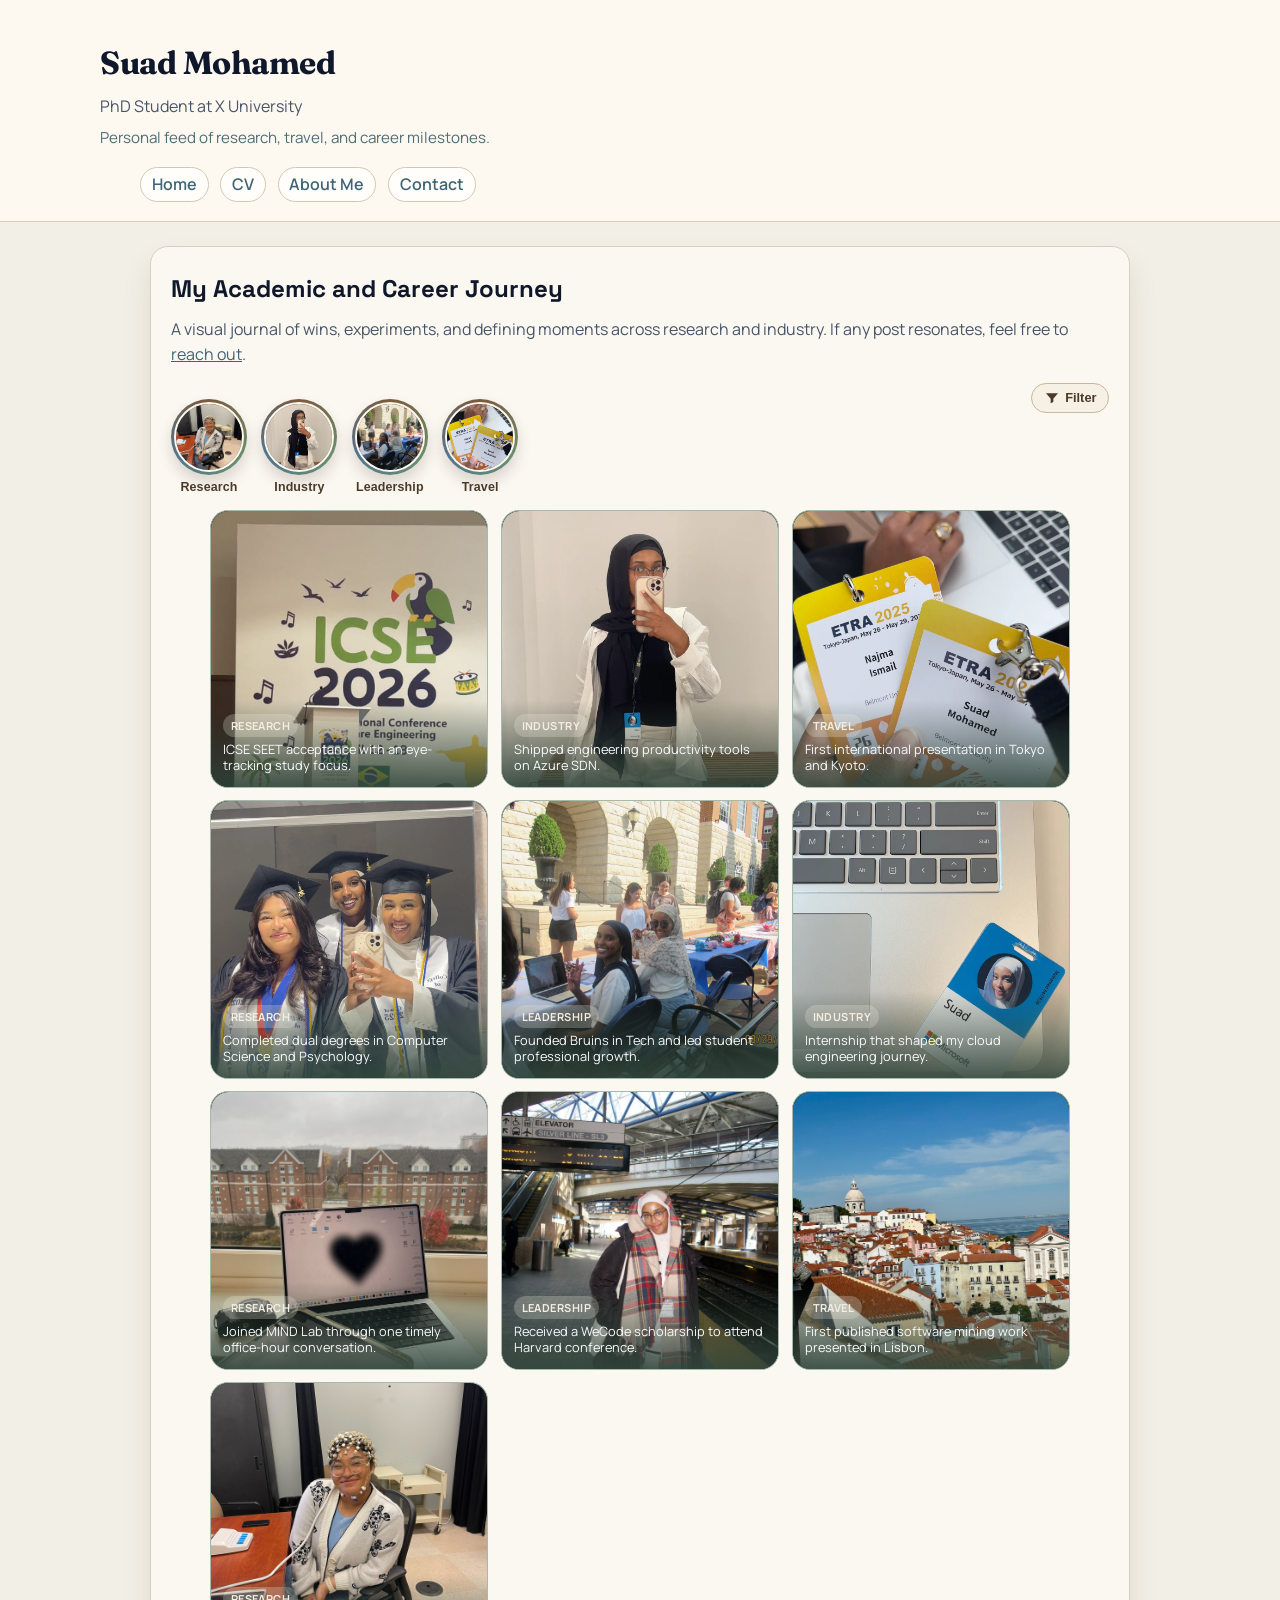
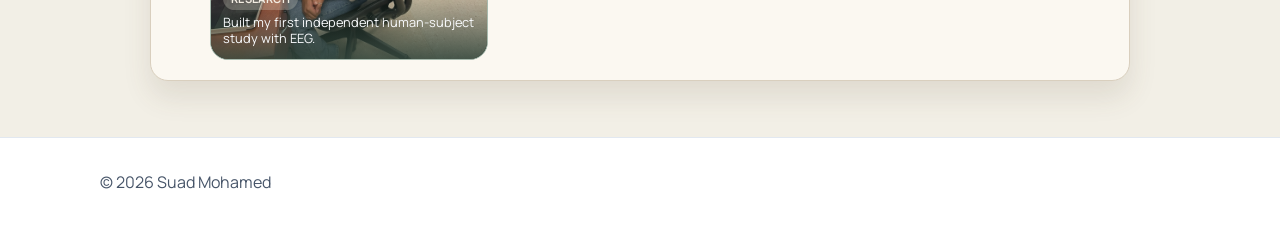
==== about.html @ ae7f822a "updating foundation for academic website" ====
<!doctype html>
<html lang="en">
  <head>
    <meta charset="UTF-8" />
    <meta name="viewport" content="width=device-width, initial-scale=1.0" />
    <meta name="description" content="About Suad Mohamed - personal interests and creative snapshot." />
    <title>About Me | Suad Mohamed</title>
    <link rel="preconnect" href="https://fonts.googleapis.com" />
    <link rel="preconnect" href="https://fonts.gstatic.com" crossorigin />
    <link
      href="https://fonts.googleapis.com/css2?family=Fraunces:opsz,wght@9..144,600;9..144,700&family=Manrope:wght@400;500;700&family=Space+Grotesk:wght@500;700&display=swap"
      rel="stylesheet"
    />
    <link rel="icon" type="image/png" href="photos/babypic.png" />
    <link rel="apple-touch-icon" href="photos/babypic.png" />
    <link rel="stylesheet" href="styles.css" />
  </head>
  <body class="about-page">
    <header class="site-header">
      <div class="container">
        <h1>Suad Mohamed</h1>
        <p class="subtitle">PhD Student at X University</p>
        <p class="home-note">Personal feed of research, travel, and career milestones.</p>
        <nav aria-label="Primary navigation">
          <ul class="nav-list">
            <li><a href="index.html">Home</a></li>
            <li><a href="cv.html">CV</a></li>
            <li><a href="#aboutFeed">About Me</a></li>
            <li class="nav-contact-item">
              <button
                type="button"
                class="nav-contact-toggle"
                id="aboutContactToggle"
                aria-expanded="false"
                aria-controls="aboutContactRow"
              >
                Contact
              </button>
              <div class="nav-contact-row" id="aboutContactRow" aria-label="Contact links">
                <a class="nav-contact-icon" href="mailto:suadmohamedh@gmail.com" aria-label="Email">
                  <svg viewBox="0 0 24 24" width="16" height="16" aria-hidden="true" focusable="false">
                    <path d="M3 6h18v12H3z" fill="none" stroke="currentColor" stroke-width="1.8" />
                    <path d="M3 7l9 7 9-7" fill="none" stroke="currentColor" stroke-width="1.8" />
                  </svg>
                </a>
                <a class="nav-contact-icon" href="https://www.linkedin.com/suad-hmohamed" aria-label="LinkedIn">
                  <svg viewBox="0 0 24 24" width="16" height="16" aria-hidden="true" focusable="false">
                    <path d="M5 9h3v10H5zM6.5 5.5A1.5 1.5 0 116.5 8a1.5 1.5 0 010-3zM10 9h3v1.6c.7-1.2 2-1.9 3.3-1.8 2.3 0 4 1.5 4 4.5V19h-3v-5.1c0-1.4-.5-2.3-1.8-2.3s-2 .8-2 2.3V19h-3z" fill="currentColor" />
                  </svg>
                </a>
                <a class="nav-contact-icon" href="https://github.com/sussanmo" aria-label="GitHub">
                  <svg viewBox="0 0 24 24" width="16" height="16" aria-hidden="true" focusable="false">
                    <path d="M12 2C6.5 2 2 6.6 2 12.3c0 4.5 2.8 8.3 6.7 9.6.5.1.7-.2.7-.5v-2c-2.7.6-3.2-1.2-3.2-1.2-.4-1.2-1-1.5-1-1.5-.9-.6 0-.6 0-.6 1 .1 1.6 1.1 1.6 1.1.9 1.6 2.3 1.1 2.8.9.1-.7.4-1.1.7-1.3-2.1-.2-4.3-1.1-4.3-4.8 0-1 .3-1.8.8-2.5 0-.2-.3-1.2.1-2.5 0 0 .8-.3 2.6 1a8.8 8.8 0 014.8 0c1.8-1.3 2.6-1 2.6-1 .4 1.3.1 2.3.1 2.5.5.7.8 1.5.8 2.5 0 3.7-2.2 4.6-4.3 4.8.4.3.7 1 .7 2v2.9c0 .3.2.6.7.5 3.9-1.3 6.7-5.1 6.7-9.6C22 6.6 17.5 2 12 2z" fill="currentColor" />
                  </svg>
                </a>
              </div>
            </li>
          </ul>
        </nav>
      </div>
    </header>

    <main class="container">
      <section class="card about-feed-card" id="aboutFeed">
        <div class="about-intro-copy">
          <h2>My Academic and Career Journey</h2>
          <p class="news-intro">
            A visual journal of wins, experiments, and defining moments across research and industry.
            If any post resonates, feel free to <a href="mailto:suadmohamedh@gmail.com">reach out</a>.
          </p>
        </div>

        <div class="about-story-toolbar">
          <div class="story-strip" role="group" aria-label="Story highlights slideshow">
            <button class="story-highlight" type="button" data-story="research" aria-label="Open Research story slideshow">
              <span class="story-ring"><img src="photos/eeg_kim.jpeg" alt="Research highlight" class="story-thumb" /></span>
              <span class="story-label">Research</span>
            </button>
            <button class="story-highlight" type="button" data-story="industry" aria-label="Open Industry story slideshow">
              <span class="story-ring"><img src="photos/microsoft.png" alt="Industry highlight" class="story-thumb" /></span>
              <span class="story-label">Industry</span>
            </button>
            <button class="story-highlight" type="button" data-story="leadership" aria-label="Open Leadership story slideshow">
              <span class="story-ring"><img src="photos/bit_clubfair.jpeg" alt="Leadership highlight" class="story-thumb" /></span>
              <span class="story-label">Leadership</span>
            </button>
            <button class="story-highlight" type="button" data-story="travel" aria-label="Open Travel story slideshow">
              <span class="story-ring"><img src="photos/japanconf.png" alt="Travel highlight" class="story-thumb" /></span>
              <span class="story-label">Travel</span>
            </button>
          </div>

          <div class="about-filter-menu-wrap">
            <button
              class="about-filter-menu-button"
              id="aboutFilterMenuButton"
              type="button"
              aria-expanded="false"
              aria-controls="aboutFilterMenu"
              aria-label="Open feed filters"
            >
              <span class="about-filter-icon" aria-hidden="true">
                <svg viewBox="0 0 24 24" width="16" height="16" focusable="false">
                  <path d="M3 5h18l-7 8v5l-4 2v-7L3 5z" fill="currentColor"></path>
                </svg>
              </span>
              <span>Filter</span>
            </button>
            <div class="about-filter-menu" id="aboutFilterMenu" role="group" aria-label="Filter post feed">
              <button class="about-feed-filter is-active" type="button" data-filter="all">All</button>
              <button class="about-feed-filter" type="button" data-filter="research">Research</button>
              <button class="about-feed-filter" type="button" data-filter="industry">Industry</button>
              <button class="about-feed-filter" type="button" data-filter="leadership">Leadership</button>
              <button class="about-feed-filter" type="button" data-filter="travel">Travel</button>
            </div>
          </div>
        </div>

        <div class="pin-board" aria-label="My Academic Journey">

          <button class="pin-card pin-trigger" type="button"
            data-category="research"
            data-title="ICSE SEET · Presented Eye-Tracking Research in AI-Assisted Programming"
            data-image="photos/icse_stand.png"
            data-images="photos/icse_stand.png|photos/jesus_rio.jpeg|photos/icse_mountain.jpeg|photos/rio_beach.jpeg|photos/rio_mountains.jpeg|photos/rio_street.jpeg"
            data-description="Presented work at ICSE SEET on assessing the impact of Generative AI Use on Code Summarization through a visual-attention analysis. This was the first research project I helped spearhead as PI with a group of my friends. 
                              What started as an independent project became an in-depth cross-departmental collaboration with both psychology and computer science faculty.">
            <img src="photos/icse_stand.png" alt="Presented ICSE SEET research in Rio" class="pin-image" />
            <div class="pin-caption">
              <span class="pin-caption-tag">Research</span>
              <p>ICSE SEET acceptance with an eye-tracking study focus.</p>
            </div>
          </button>

          <button class="pin-card pin-trigger" type="button"
            data-category="industry"
            data-title="Aug 2025 · Full-Time Software Engineer at Microsoft"
            data-image="photos/microsoft.png"
            data-description="Started full-time on Azure SDN! My work mostly consisted of developing features for an internal web app with networking tools to improve productivity and troubleshooting for cloud engineers on DRI. 
                            I learned so much during my time here and had such incredible mentors and teammates. I’m so grateful for the opportunity to work with such talented people and to have been able to contribute to a product that supports so many engineers across Microsoft.">
            <img src="photos/microsoft.png" alt="Started full-time at Microsoft" class="pin-image" />
            <div class="pin-caption">
              <span class="pin-caption-tag">Industry</span>
              <p>Shipped engineering productivity tools on Azure SDN.</p>
            </div>
          </button>

          <button class="pin-card pin-trigger" type="button"
            data-category="travel research"
            data-title="May 2025 · ETRA EMIP Workshop Presentation"
            data-image="photos/japanconf.png"
            data-images="photos/japanconf.png|photos/japancof.jpeg"
            data-description="Presented at my first international conference! I got to visit Tokyo and Kyoto for the first time and presented a design paper at the ETRA workshop on eye tracking in programming. Praying I can read kanji by the next time I visit!">
            <img src="photos/japanconf.png" alt="ETRA Japan workshop presentation" class="pin-image" />
            <div class="pin-caption">
              <span class="pin-caption-tag">Travel</span>
              <p>First international presentation in Tokyo and Kyoto.</p>
            </div>
          </button>

          <button class="pin-card pin-trigger" type="button"
            data-category="research"
            data-title="May 2025 · Dual Degree Graduation"
            data-image="photos/grad.png"
            data-description="Graduated with B.S. in Computer Science and B.S. in Psychology. Shoutout to the people who let me complain every step of the way!">
            <img src="photos/grad.png" alt="Graduation milestone" class="pin-image" />
            <div class="pin-caption">
              <span class="pin-caption-tag">Research</span>
              <p>Completed dual degrees in Computer Science and Psychology.</p>
            </div>
          </button>

          <button class="pin-card pin-trigger" type="button"
            data-category="leadership"
            data-title="Aug 2024 · Bruins in Tech + Student Leadership"
            data-image="photos/bit_clubfair.jpeg"
            data-description="Founded Bruins in Tech at my university and began serving as Chair of the Research & Professional Development Student Advisory Board for CS/Math/Data Science.">
            <img src="photos/bit_clubfair.jpeg" alt="Bruins in Tech club fair" class="pin-image" />
            <div class="pin-caption">
              <span class="pin-caption-tag">Leadership</span>
              <p>Founded Bruins in Tech and led student professional growth.</p>
            </div>
          </button>

          <button class="pin-card pin-trigger" type="button"
            data-category="industry"
            data-title="May–Aug 2024 · Microsoft Internship"
            data-image="photos/intern.png"
            data-description="After 75 applications, 1 offer, and 2 online assessments, I began Software Engineering internship on Azure Container Registry team under the mentored of Isaac Lee Senior SWE. Note to self: we often see the end result of linkedin posts and job titles but not the process and people behind it.">
            <img src="photos/intern.png" alt="Microsoft internship" class="pin-image" />
            <div class="pin-caption">
              <span class="pin-caption-tag">Industry</span>
              <p>Internship that shaped my cloud engineering journey.</p>
            </div>
          </button>

          <button class="pin-card pin-trigger" type="button"
            data-category="research"
            data-title="Feb 2024-May 2026 · Joined Vanderbilt MIND Lab, mentored by Zach Karas"
            data-image="photos/vandylab.jpeg"
            data-description="One of my professors knew I was interested in research had a former student visiting him (who was now a PhD student at Vanderbilt) and he offered to intrude on their meeting so I can get some insight into his PhD journey. During that conversation, he mentioned a friend doing work I might be interested in and connected me to Dr. Yu Huang's student and the MIND Lab. It was a spontaneous, coincidental opportunity that came from asking a few questions in office hours. Note to self: keep asking questions because you never know what door will open.">
            <img src="photos/vandylab.jpeg" alt="Joined Vanderbilt MIND Lab" class="pin-image" />
            <div class="pin-caption">
              <span class="pin-caption-tag">Research</span>
              <p>Joined MIND Lab through one timely office-hour conversation.</p>
            </div>
          </button>

          <button class="pin-card pin-trigger" type="button"
            data-category="leadership"
            data-title="Feb 2024 · Harvard WeCode Scholar"
            data-image="photos/hawavrdwecodeconf.jpeg"
            data-description="Attended Harvard UniversityWeCode Conference  and received a scholarship in February 2024.">
            <img src="photos/hawavrdwecodeconf.jpeg" alt="Harvard WeCode scholarship" class="pin-image" />
            <div class="pin-caption">
              <span class="pin-caption-tag">Leadership</span>
              <p>Received a WeCode scholarship to attend Harvard conference.</p>
            </div>
          </button>

          <button class="pin-card pin-trigger" type="button"
            data-category="travel research"
            data-title="Jan 2024 · Accepted at MSR (Lisbon, Portugal)"
            data-image="photos/lisbon_parvin.jpeg"
            data-description="I started this project after a professor emailed me saying it sounded like something I’d be into. A friend and I did a small analysis of developer screenshots from ChatGPT conversations. It was my first intro to mining software engineering research and really shaped my interest in developers, their productivity, and how to support their learning. My co-author, Abdullah Parvin, presented this work in Lisbon, Portugal.">
            <img src="photos/lisbon_parvin.jpeg" alt="Accepted at MSR Lisbon" class="pin-image" />
            <div class="pin-caption">
              <span class="pin-caption-tag">Travel</span>
              <p>First published software mining work presented in Lisbon.</p>
            </div>
          </button>

          <button class="pin-card pin-trigger" type="button"
            data-category="research"
            data-title="Early 2024 · First Independent Undergraduate Study: EEG Comparison on Lexical Processing in Programming vs. Non-Programming Students"
            data-image="photos/eeg_kim.jpeg"
            data-description="During my junior spring, I conducted an independent research study using EEG under Dr. Michael Oliver. This was the first human study I conducted from start to finish independently and presented at the university's research symposium. It was quite the learning opportunity and I ended up having to scratch all the EEG data because I didn't place it on participants heads correctly...">
            <img src="photos/eeg_kim.jpeg" alt="First independent EEG study" class="pin-image" />
            <div class="pin-caption">
              <span class="pin-caption-tag">Research</span>
              <p>Built my first independent human-subject study with EEG.</p>
            </div>
          </button>
        </div>
      </section>
    </main>

    <div class="pin-modal" id="pinModal" aria-hidden="true" role="dialog" aria-label="Expanded research pin">
      <div class="pin-modal-content">
        <button class="pin-modal-close" id="pinModalClose" type="button" aria-label="Close expanded pin">×</button>
        <div class="pin-modal-media">
          <img id="pinModalImage" src="photos/headshot_id.jpeg" alt="Expanded pin" class="pin-modal-image" />
          <button type="button" class="pin-modal-step pin-modal-step-overlay pin-modal-step-prev" id="pinModalPrev" aria-label="Previous story">‹</button>
          <button type="button" class="pin-modal-step pin-modal-step-overlay pin-modal-step-next" id="pinModalNext" aria-label="Next story">›</button>
        </div>
        <p class="pin-modal-meta" id="pinModalMeta" aria-live="polite"></p>
        <h3 id="pinModalTitle">Pin title</h3>
        <p id="pinModalDescription">Pin description goes here.</p>
      </div>
    </div>

    <footer class="site-footer">
      <div class="container">
        <p>© <span id="year">2026</span> Suad Mohamed</p>
      </div>
    </footer>
    <script src="about.js"></script>
  </body>
</html>
---- styles.css ----
:root {
  --bg: #f8fafc;
  --text: #0f172a;
  --muted: #475569;
  --card: #ffffff;
  --border: #e2e8f0;
  --link: #1d4ed8;
  --pin-card-width: 230px;
  --pin-row-unit: 10px;
}

* {
  box-sizing: border-box;
}

body {
  margin: 0;
  font-family: Arial, Helvetica, sans-serif;
  background: var(--bg);
  color: var(--text);
  line-height: 1.6;
}

.home-page .corner-greeter {
  position: fixed;
  top: 0;
  right: 0;
  display: grid;
  justify-items: center;
  gap: 0;
  z-index: 30;
  pointer-events: none;
  animation: corner-slide-in 950ms cubic-bezier(0.19, 1.2, 0.36, 1);
  transition: opacity 180ms ease, transform 220ms ease;
}

.home-page .corner-greeter.is-hidden {
  opacity: 0;
  transform: translateY(-10px);
}

.home-page .corner-greeter-mascot {
  width: 56px;
  height: 56px;
  display: block;
  object-fit: contain;
}

@keyframes corner-slide-in {
  0% {
    transform: translateX(88px) rotate(4deg);
    opacity: 0;
  }
  70% {
    transform: translateX(-6px) rotate(-2deg);
    opacity: 1;
  }
  100% {
    transform: translateX(0) rotate(0deg);
    opacity: 1;
  }
}

.home-page {
  --bg: #f3efe5;
  --text: #2f2923;
  --muted: #655f57;
  --card: #fffbf4;
  --border: #d8cbb7;
  --link: #3e6576;
  font-family: 'Manrope', sans-serif;
  background:
    radial-gradient(circle at 10% 8%, rgba(156, 129, 96, 0.16), rgba(156, 129, 96, 0)),
    radial-gradient(circle at 88% 16%, rgba(86, 126, 116, 0.14), rgba(86, 126, 116, 0)),
    var(--bg);
}

.home-page h1,
.home-page h2 {
  font-family: 'Fraunces', serif;
  letter-spacing: -0.015em;
}

.home-page .container {
  width: min(1100px, 94%);
}

.home-page .site-header {
  background: rgba(255, 250, 242, 0.86);
  border-bottom: 1px solid #d8cbb7;
  backdrop-filter: blur(5px);
  padding: 2.3rem 0 1.2rem;
}

.home-page .subtitle {
  margin-bottom: 0.4rem;
}

.home-note {
  margin: 0.2rem 0 1rem;
  color: #4d6e78;
  font-size: 0.95rem;
}

.news-page {
  --bg: #f3efe5;
  --text: #2f2923;
  --muted: #655f57;
  --card: #fffbf4;
  --border: #d8cbb7;
  --link: #3e6576;
  font-family: 'Manrope', sans-serif;
  background: var(--bg);
}

.news-page .container {
  width: min(1100px, 94%);
}

.news-page .site-header {
  background: rgba(255, 250, 242, 0.86);
  border-bottom: 1px solid #d8cbb7;
  backdrop-filter: blur(5px);
  padding: 2.3rem 0 1.2rem;
}

.news-page .site-header h1 {
  font-family: 'Fraunces', serif;
  letter-spacing: -0.015em;
}

.news-page .subtitle {
  margin-bottom: 0.4rem;
}

.home-page .nav-list a,
.home-page .nav-contact-toggle,
.about-page .nav-list a,
.about-page .nav-contact-toggle,
.news-page .nav-list a,
.news-page .nav-contact-toggle {
  background: rgba(255, 255, 255, 0.75);
  border: 1px solid #d4c6b1;
  border-radius: 999px;
  padding: 0.24rem 0.68rem;
  min-height: 2rem;
  display: inline-flex;
  align-items: center;
  line-height: 1.2;
  color: var(--link);
  font: inherit;
  font-weight: 600;
  text-decoration: none;
  appearance: none;
}

.home-page .nav-list,
.about-page .nav-list,
.news-page .nav-list {
  gap: 0.72rem;
}

.home-page .nav-contact-item,
.about-page .nav-contact-item,
.news-page .nav-contact-item {
  position: relative;
  display: inline-flex;
  align-items: center;
  gap: 0;
  min-height: 2rem;
  vertical-align: middle;
}

.home-page .nav-contact-toggle {
  cursor: pointer;
}

.about-page .nav-contact-toggle {
  cursor: pointer;
}

.news-page .nav-contact-toggle {
  cursor: pointer;
}

.home-page .nav-contact-row,
.about-page .nav-contact-row,
.news-page .nav-contact-row {
  position: absolute;
  top: 0;
  left: calc(100% + 0.35rem);
  z-index: 25;
  display: inline-flex;
  align-items: center;
  gap: 0.26rem;
  min-height: 2.3rem;
  padding: 0;
  overflow: hidden;
  max-width: 0;
  opacity: 0;
  transform: translate(-8px, 0);
  transition: max-width 260ms ease, opacity 210ms ease, transform 260ms ease;
}

.home-page .nav-contact-row.is-open,
.about-page .nav-contact-row.is-open,
.news-page .nav-contact-row.is-open {
  max-width: 180px;
  opacity: 1;
  transform: translate(0, 0);
}

.home-page .nav-contact-icon,
.about-page .nav-contact-icon,
.news-page .nav-contact-icon {
  width: 2.2rem;
  height: 2.2rem;
  border-radius: 999px;
  border: 1px solid #9f7a4e;
  background: #fff7ea;
  color: #3f2f1f;
  display: grid;
  place-items: center;
}

.home-page .nav-contact-icon svg,
.about-page .nav-contact-icon svg,
.news-page .nav-contact-icon svg {
  display: block;
  width: 28px !important;
  height: 28px !important;
}

.home-page .nav-contact-icon:hover,
.about-page .nav-contact-icon:hover,
.news-page .nav-contact-icon:hover {
  background: #e8cfad;
}

.home-page .card {
  border-radius: 18px;
  border-color: #d8cbb7;
  box-shadow: 0 14px 24px rgba(79, 60, 38, 0.08);
  margin-bottom: 1rem;
  padding: 1.15rem 1.2rem;
  animation: home-card-rise 420ms ease both;
}

.home-page .home-layout {
  display: block;
}

.home-page .home-about {
  width: 100%;
}

.home-page .intro-grid {
  display: block;
}

.home-page .home-publications {
  width: 100%;
}

.home-page .home-news {
  width: 100%;
}

.home-page .card:nth-of-type(2) {
  animation-delay: 70ms;
}

.home-page .card:nth-of-type(3) {
  animation-delay: 140ms;
}

.home-page .card:nth-of-type(4) {
  animation-delay: 210ms;
}

.home-page .headshot-frame {
  border-radius: 16px;
  border: 1px solid #d3c2ab;
  background: #f7f0e4;
  padding: 0.35rem;
  width: 190px;
  max-width: 190px;
  aspect-ratio: 4 / 5;
  float: right;
  clear: right;
  margin: 0.05rem 0 0.7rem 0.95rem;
  box-shadow: 0 10px 20px rgba(79, 60, 38, 0.12);
  overflow: hidden;
}

.home-page .headshot {
  min-height: 0;
  border-radius: 12px;
  object-position: center 24%;
}

.home-signature {
  clear: both;
  margin-top: 0.9rem;
  border-top: 1px dashed #cdbba2;
  padding-top: 0.75rem;
}

.home-signature p {
  margin: 0;
  font-size: 0.82rem;
  text-transform: uppercase;
  letter-spacing: 0.08em;
  color: #6c5a45;
}

.cozy-tags {
  margin-top: 0.45rem;
  display: flex;
  flex-wrap: wrap;
  gap: 0.42rem;
}

.cozy-tags span {
  font-size: 0.8rem;
  background: #f1e8da;
  color: #4d4438;
  border: 1px solid #d7c7af;
  border-radius: 999px;
  padding: 0.25rem 0.6rem;
}

.home-page .news-intro {
  color: #665f56;
}

.home-page .news-card {
  background: #fff9ef;
  border-color: #ddccb1;
  box-shadow: 0 12px 26px rgba(77, 64, 47, 0.14);
}

.home-page main {
  padding: 1.2rem 0 2.2rem;
}

.home-page .news-year {
  color: #3f6b67;
}

@keyframes home-card-rise {
  from {
    opacity: 0;
    transform: translateY(8px);
  }
  to {
    opacity: 1;
    transform: translateY(0);
  }
}

.container {
  width: min(900px, 92%);
  margin: 0 auto;
}

.site-header {
  background: #ffffff;
  border-bottom: 1px solid var(--border);
  padding: 2rem 0 1rem;
}

h1 {
  margin: 0;
  font-size: 2rem;
}

.subtitle {
  margin: 0.4rem 0 1rem;
  color: var(--muted);
}

.nav-list {
  list-style: none;
  display: flex;
  gap: 1rem;
  margin: 0;
  flex-wrap: wrap;
  align-items: center;
}

.nav-list li {
  display: flex;
  align-items: center;
}

.nav-list a {
  color: var(--link);
  text-decoration: none;
  font-weight: 600;
}

.nav-list a:hover {
  text-decoration: underline;
}

main {
  padding: 1.5rem 0 2.5rem;
}

.card {
  background: var(--card);
  border: 1px solid var(--border);
  border-radius: 10px;
  padding: 1.25rem;
  margin-bottom: 1rem;
}

.intro-grid {
  display: grid;
  grid-template-columns: 1.4fr 1fr;
  gap: 1rem;
  align-items: stretch;
}

.headshot-frame {
  border: 1px solid var(--border);
  border-radius: 10px;
  min-height: 220px;
  overflow: hidden;
  background: #f1f5f9;
}

.headshot {
  width: 100%;
  height: 100%;
  min-height: 220px;
  object-fit: cover;
  display: block;
}

.card ul {
  padding-left: 1.2rem;
}

.card li {
  margin-bottom: 0.65rem;
}

.card ul ul {
  margin-top: 0.35rem;
}

.card p {
  margin-top: 0.5rem;
  margin-bottom: 0.5rem;
}

.year-list {
  list-style: disc;
  padding-left: 1.2rem;
}

.news-intro {
  color: var(--muted);
}

.news-card {
  width: min(560px, 82vw);
  max-width: 560px;
  min-height: 220px;
  background: #f8fafc;
  border: 1px solid var(--border);
  border-radius: 16px;
  padding: 1rem;
  box-shadow: 0 16px 34px rgba(15, 23, 42, 0.12);
  position: absolute;
  top: 0;
  left: 50%;
  transform-origin: center;
  transition: transform 650ms ease, opacity 650ms ease, filter 650ms ease,
    box-shadow 650ms ease;
}

.news-card h3 {
  margin: 0.2rem 0 0.4rem;
  font-size: 1rem;
}

.news-year {
  display: inline-block;
  margin: 0;
  font-size: 0.8rem;
  font-weight: 700;
  color: var(--link);
}

.news-deck {
  position: relative;
  height: 270px;
  margin-top: 0.35rem;
  overflow: hidden;
  cursor: ew-resize;
}

.news-deck:focus-visible {
  outline: 2px solid var(--link);
  outline-offset: 4px;
}

.news-track {
  position: relative;
  width: 100%;
  height: 100%;
}

.news-card.is-center {
  transform: translate(-50%, 14px) scale(1);
  opacity: 1;
  filter: blur(0);
  z-index: 5;
}

.news-card.is-left {
  transform: translate(calc(-50% - 300px), 24px) scale(0.9) rotate(-1deg);
  opacity: 0.82;
  filter: blur(0.2px);
  z-index: 4;
}

.news-card.is-right {
  transform: translate(calc(-50% + 300px), 24px) scale(0.9) rotate(1deg);
  opacity: 0.82;
  filter: blur(0.2px);
  z-index: 4;
}

.news-card.is-back {
  transform: translate(-50%, 34px) scale(0.82);
  opacity: 0;
  filter: blur(0.8px);
  z-index: 1;
  pointer-events: none;
}

.news-archive-list {
  margin: 1rem 0 0;
  padding: 0 0 0 1.5rem;
  list-style: none;
  border-left: 1px solid #dbe4f2;
}

.news-archive-item {
  position: relative;
  margin: 0;
  padding: 0 0 1rem 1rem;
  border-bottom: 1px solid #e2e8f0;
}

.news-archive-item:last-child {
  border-bottom: none;
  padding-bottom: 0;
}

.news-archive-item::before {
  content: '';
  position: absolute;
  left: -1.74rem;
  top: 0.55rem;
  width: 0.45rem;
  height: 0.45rem;
  border-radius: 999px;
  background: #0f172a;
}

.news-archive-item article {
  display: grid;
  grid-template-columns: 68px 1fr;
  column-gap: 0.95rem;
  align-items: start;
  padding-top: 0.2rem;
}

.news-archive-item .news-year {
  grid-column: 1;
  margin-top: 0.2rem;
  font-size: 0.72rem;
  letter-spacing: 0.07em;
  color: #334155;
}

.news-archive-item h3,
.news-archive-item p {
  grid-column: 2;
}

.news-archive-item h3 {
  margin: 0 0 0.2rem;
  font-size: 1rem;
}

.news-archive-item p {
  margin-top: 0;
}

.about-page {
  --pin-card-width: 300px;
  --pin-row-unit: 10px;
  --link: #3e6576;
  background: #f2efe6;
  font-family: 'Manrope', sans-serif;
}

.about-page .site-header {
  background: rgba(255, 250, 242, 0.86);
  border-bottom: 1px solid #d8cbb7;
  backdrop-filter: blur(5px);
  padding: 2.3rem 0 1.2rem;
}

.about-page .site-header h1 {
  font-family: 'Fraunces', serif;
  letter-spacing: -0.015em;
}

.about-page .subtitle {
  margin-bottom: 0.4rem;
}

.about-page .home-note {
  margin: 0.2rem 0 1rem;
  color: #4d6e78;
  font-size: 0.95rem;
}

.about-page .nav-list a:hover {
  text-decoration: underline;
}

.about-page h1,
.about-page h2 {
  font-family: 'Space Grotesk', sans-serif;
}

.about-feed-card {
  border-radius: 18px;
  background: #fbf8f1;
  border-color: #d9cfbe;
  box-shadow: 0 16px 28px rgba(93, 72, 50, 0.12);
  width: min(980px, 100%);
  margin-inline: auto;
}

.about-intro-copy h2 {
  margin: 0.2rem 0 0.3rem;
}

.about-story-toolbar {
  margin-top: 0.95rem;
  display: flex;
  align-items: flex-start;
  justify-content: space-between;
  gap: 0.8rem;
}

.story-strip {
  display: flex;
  gap: 0.9rem;
  flex-wrap: wrap;
  margin-top: 1rem;
}

.about-feed-filter {
  border: 1px solid #efcba8;
  background: #fff8ef;
  color: #7c4f2f;
  border-radius: 999px;
  padding: 0.28rem 0.64rem;
  font-size: 0.78rem;
  font-weight: 700;
  cursor: pointer;
}

.about-feed-filter.is-active {
  background: #9a3412;
  border-color: #9a3412;
  color: #fff7ed;
}

.story-highlight {
  border: none;
  background: transparent;
  color: #4b3a2a;
  padding: 0;
  display: grid;
  justify-items: center;
  gap: 0.28rem;
  cursor: pointer;
}

.story-ring {
  width: 76px;
  height: 76px;
  border-radius: 999px;
  background: conic-gradient(from 120deg, #6a8f6e, #53758f, #7a5a3c, #6a8f6e);
  padding: 3px;
  display: inline-flex;
  align-items: center;
  justify-content: center;
  box-shadow: 0 8px 14px rgba(75, 58, 42, 0.18);
}

.story-thumb {
  width: 100%;
  height: 100%;
  border-radius: 999px;
  object-fit: cover;
  border: 2px solid #fff7ee;
}

.story-label {
  font-size: 0.78rem;
  font-weight: 700;
  letter-spacing: 0.01em;
}

.story-highlight:hover .story-ring {
  transform: translateY(-1px) scale(1.03);
}

.story-highlight:focus-visible {
  outline: 2px solid #53758f;
  outline-offset: 2px;
}

.about-filter-menu-wrap {
  position: relative;
  display: inline-block;
  flex-shrink: 0;
}

.about-filter-menu-button {
  border: 1px solid #c8b89d;
  background: #f7f0e4;
  color: #4b3a2a;
  border-radius: 999px;
  padding: 0.36rem 0.72rem;
  font-size: 0.8rem;
  font-weight: 700;
  display: inline-flex;
  align-items: center;
  gap: 0.35rem;
  cursor: pointer;
}

.about-filter-menu-button:hover {
  background: #efe6d8;
}

.about-filter-menu-button[aria-expanded='true'] {
  background: #e4d9c8;
  border-color: #b6a58b;
}

.about-filter-icon {
  display: inline-flex;
  align-items: center;
}

.about-filter-menu {
  position: absolute;
  top: calc(100% + 0.35rem);
  right: 0;
  background: #fffaf0;
  border: 1px solid #d6cab5;
  border-radius: 12px;
  box-shadow: 0 10px 18px rgba(75, 58, 42, 0.12);
  padding: 0.5rem;
  display: flex;
  flex-wrap: wrap;
  gap: 0.35rem;
  min-width: 250px;
  z-index: 12;
  opacity: 0;
  visibility: hidden;
  pointer-events: none;
  transform: translateY(6px) scale(0.98);
  transform-origin: top left;
  transition: opacity 180ms ease, transform 180ms ease, visibility 180ms ease;
}

.about-filter-menu.is-open {
  opacity: 1;
  visibility: visible;
  pointer-events: auto;
  transform: translateY(0) scale(1);
}

.about-feed-filter {
  border: 1px solid #d5c8b2;
  background: #fff7eb;
  color: #4b3a2a;
  border-radius: 999px;
  padding: 0.25rem 0.62rem;
  font-size: 0.76rem;
  font-weight: 700;
  cursor: pointer;
}

.about-feed-filter.is-active {
  background: #53758f;
  border-color: #53758f;
  color: #f3f8fc;
}

.about-page .container {
  width: min(1080px, 92%);
}

.about-page main.container {
  display: flex;
  justify-content: center;
}

.about-page .pin-board {
  grid-template-columns: repeat(3, minmax(0, 1fr));
  grid-auto-rows: auto;
  grid-auto-flow: row;
  justify-content: stretch;
  gap: 0.8rem;
  max-width: 860px;
  margin: 1rem auto 0;
}

.about-page .pin-card {
  width: 100%;
  border-radius: 18px;
  padding: 0;
  background: #31463c;
  border: 1px solid #a7b9ad;
  position: relative;
}

.about-page .pin-image {
  width: 100%;
  aspect-ratio: 1 / 1;
  height: auto;
  border-radius: 18px;
  margin: 0;
  transition: transform 240ms ease;
}

.about-page .pin-card h3,
.about-page .pin-card p {
  display: none;
}

.about-page .pin-card .pin-caption {
  position: absolute;
  left: 0;
  right: 0;
  bottom: 0;
  padding: 0.75rem 0.75rem 0.85rem;
  background: linear-gradient(to top, rgba(49, 70, 60, 0.88), rgba(49, 70, 60, 0));
}

.about-page .pin-card .pin-caption p {
  display: block;
  margin: 0.22rem 0 0;
  color: #f8fafc;
  font-size: 0.8rem;
  line-height: 1.25;
}

.pin-caption-tag {
  display: inline-block;
  border-radius: 999px;
  background: rgba(240, 234, 220, 0.25);
  color: #f3ede2;
  font-size: 0.69rem;
  font-weight: 700;
  letter-spacing: 0.04em;
  text-transform: uppercase;
  padding: 0.16rem 0.48rem;
}

.about-page .pin-card.is-hidden {
  display: none;
}

.about-page .pin-card:hover .pin-image {
  transform: scale(1.03);
}

.pin-board {
  width: 100%;
  display: grid;
  grid-template-columns: repeat(auto-fill, var(--pin-card-width));
  grid-auto-rows: var(--pin-row-unit);
  grid-auto-flow: dense;
  justify-content: center;
  gap: 0.75rem;
  margin-top: 1rem;
}

.pin-card {
  width: var(--pin-card-width);
  background: #f3f3f3;
  border: none;
  border-radius: 12px;
  padding: 0;
  text-align: left;
  overflow: hidden;
  margin: 0;
}

button.pin-card {
  cursor: pointer;
  font: inherit;
  color: inherit;
}

button.pin-card:hover {
  transform: translateY(-2px);
}

button.pin-card:focus-visible {
  outline: 2px solid var(--link);
  outline-offset: 2px;
}

.pin-image {
  display: block;
  width: 100%;
  border-radius: 12px;
  object-fit: cover;
  margin-bottom: 0;
}

.pin-card h3 {
  margin: 0.65rem 0.75rem 0.2rem;
  font-size: 1rem;
  line-height: 1.2;
}

.pin-card p {
  margin: 0 0.75rem 0.75rem;
  font-size: 0.9rem;
  color: var(--muted);
}

.pin-small .pin-image {
  height: 240px;
}

.pin-medium .pin-image {
  height: 320px;
}

.pin-large .pin-image {
  height: 400px;
}

.pin-modal {
  position: fixed;
  inset: 0;
  background: rgba(15, 23, 42, 0.6);
  display: none;
  align-items: center;
  justify-content: center;
  z-index: 50;
  padding: 1rem;
}

.pin-modal.is-open {
  display: flex;
}

.pin-modal-content {
  width: min(420px, 96%);
  background: #fffaf2;
  border-radius: 16px;
  padding: 0.75rem;
  border: 1px solid #d6cab5;
  position: relative;
}

.pin-modal-media {
  position: relative;
  width: 100%;
  aspect-ratio: 1 / 1;
  border-radius: 12px;
  overflow: hidden;
  background: #ece3d2;
}

.pin-modal-media.is-square {
  aspect-ratio: 1 / 1;
}

.pin-modal-media.is-portrait {
  aspect-ratio: 4 / 5;
}

.pin-modal-image {
  width: 100%;
  height: 100%;
  max-height: none;
  object-fit: contain;
  object-position: center;
  border-radius: 0;
}

.pin-modal-image.is-crop-fit {
  object-fit: cover;
}

.pin-modal-meta {
  margin: 0.55rem 0 0.25rem;
  font-size: 0.78rem;
  letter-spacing: 0.08em;
  text-transform: uppercase;
  color: #5f7a65;
}

.pin-modal-step {
  border: 1px solid #cdbda4;
  background: #f6ede0;
  color: #4b3a2a;
  border-radius: 999px;
  padding: 0.35rem 0.75rem;
  font-size: 0.82rem;
  font-weight: 700;
  cursor: pointer;
}

.pin-modal-step:hover {
  background: #ede2d1;
}

.pin-modal-step-overlay {
  position: absolute;
  top: 50%;
  transform: translateY(-50%);
  width: 2rem;
  height: 2rem;
  border-radius: 999px;
  border: none;
  background: rgba(59, 84, 71, 0.62);
  color: #f7f3e9;
  font-size: 1.35rem;
  line-height: 1;
  display: grid;
  place-items: center;
  padding: 0;
}

.pin-modal-step-prev {
  left: 0.45rem;
}

.pin-modal-step-next {
  right: 0.45rem;
}

.pin-modal-step-overlay[disabled] {
  opacity: 0;
  pointer-events: none;
}

.pin-modal-close {
  position: absolute;
  top: 0.5rem;
  right: 0.6rem;
  border: none;
  background: #ffffff;
  width: 2rem;
  height: 2rem;
  border-radius: 999px;
  cursor: pointer;
  font-size: 1.2rem;
  line-height: 1;
}

h2 {
  margin-top: 0;
}

a {
  color: var(--link);
}

.site-footer {
  border-top: 1px solid var(--border);
  background: #ffffff;
  padding: 1rem 0;
  color: var(--muted);
}

@media (max-width: 700px) {
  .intro-grid {
    grid-template-columns: 1fr;
  }

  .home-page .container {
    width: min(980px, 94%);
  }

  .home-page .home-layout {
    display: block;
  }

  .home-page .intro-grid {
    display: block;
  }

  .home-page .headshot-frame {
    float: right;
    clear: right;
    max-width: 280px;
    width: min(100%, 280px);
    aspect-ratio: auto;
    padding: 0.3rem;
    margin: 0.05rem 0 0.8rem 0.8rem;
  }

  .home-page .nav-contact-row.is-open {
    max-width: 220px;
  }

  .home-page .corner-greeter {
    top: 0;
    right: 0;
  }

  .home-page .corner-greeter-mascot {
    width: 48px;
    height: 48px;
  }

  .news-deck {
    height: auto;
    overflow-x: auto;
    overflow-y: hidden;
    padding-bottom: 0.25rem;
    cursor: grab;
  }

  .news-track {
    display: flex;
    gap: 0.75rem;
    width: max-content;
    height: auto;
  }

  .news-card {
    position: static;
    width: 86vw;
    min-height: 200px;
    max-width: 460px;
    transform: none;
    opacity: 1;
    filter: none;
    box-shadow: 0 12px 22px rgba(15, 23, 42, 0.11);
  }

  .news-card.is-center,
  .news-card.is-left,
  .news-card.is-right,
  .news-card.is-back {
    transform: none;
    opacity: 1;
    filter: none;
  }

  .news-archive-list {
    padding-left: 1.15rem;
  }

  .news-archive-item {
    padding-left: 0.8rem;
  }

  .news-archive-item::before {
    left: -1.4rem;
  }

  .news-archive-item article {
    grid-template-columns: 1fr;
    row-gap: 0.2rem;
  }

  .news-archive-item .news-year,
  .news-archive-item h3,
  .news-archive-item p {
    grid-column: 1;
  }

  .pin-board {
    grid-template-columns: repeat(auto-fill, minmax(180px, 1fr));
    grid-auto-rows: 6px;
    justify-content: stretch;
  }

  .about-page {
    --pin-card-width: 100%;
    --pin-row-unit: 8px;
  }

  .about-intro-copy {
    text-align: center;
  }

  .about-page .nav-contact-row.is-open {
    max-width: 220px;
  }

  .story-strip {
    justify-content: center;
  }

  .about-story-toolbar {
    flex-direction: column;
    align-items: center;
  }

  .about-filter-menu-wrap {
    display: block;
    text-align: center;
  }

  .about-filter-menu {
    left: 50%;
    transform: translateX(-50%);
  }

  .about-page .container {
    width: min(900px, 95%);
  }

  .about-page .pin-board {
    grid-template-columns: repeat(3, minmax(0, 1fr));
    grid-auto-rows: auto;
    gap: 0.6rem;
    max-width: 760px;
  }

  .about-page .pin-card h3 {
    font-size: 0.95rem;
  }

  .about-page .pin-card p {
    font-size: 0.82rem;
  }

  .about-page .pin-card .pin-caption p {
    font-size: 0.76rem;
  }

  .story-strip {
    gap: 0.6rem;
  }

  .story-ring {
    width: 66px;
    height: 66px;
  }

  .about-page .pin-small .pin-image {
    height: 180px;
  }

  .about-page .pin-medium .pin-image {
    height: 230px;
  }

  .about-page .pin-large .pin-image {
    height: 280px;
  }

  .pin-card {
    width: 100%;
    border-radius: 18px;
  }
}

@media (prefers-reduced-motion: reduce) {
  .home-page .corner-greeter {
    animation: none;
  }
}

@media (min-width: 701px) and (max-width: 1024px) {
  .pin-board {
    grid-template-columns: repeat(auto-fill, 210px);
  }

  .about-page {
    --pin-card-width: 240px;
  }

  .about-page .container {
    width: min(1100px, 95%);
  }

  .about-page .pin-board {
    grid-template-columns: repeat(3, minmax(0, 1fr));
    grid-auto-rows: auto;
  }

  .about-page .pin-small .pin-image {
    height: 200px;
  }

  .about-page .pin-medium .pin-image {
    height: 260px;
  }

  .about-page .pin-large .pin-image {
    height: 320px;
  }
}
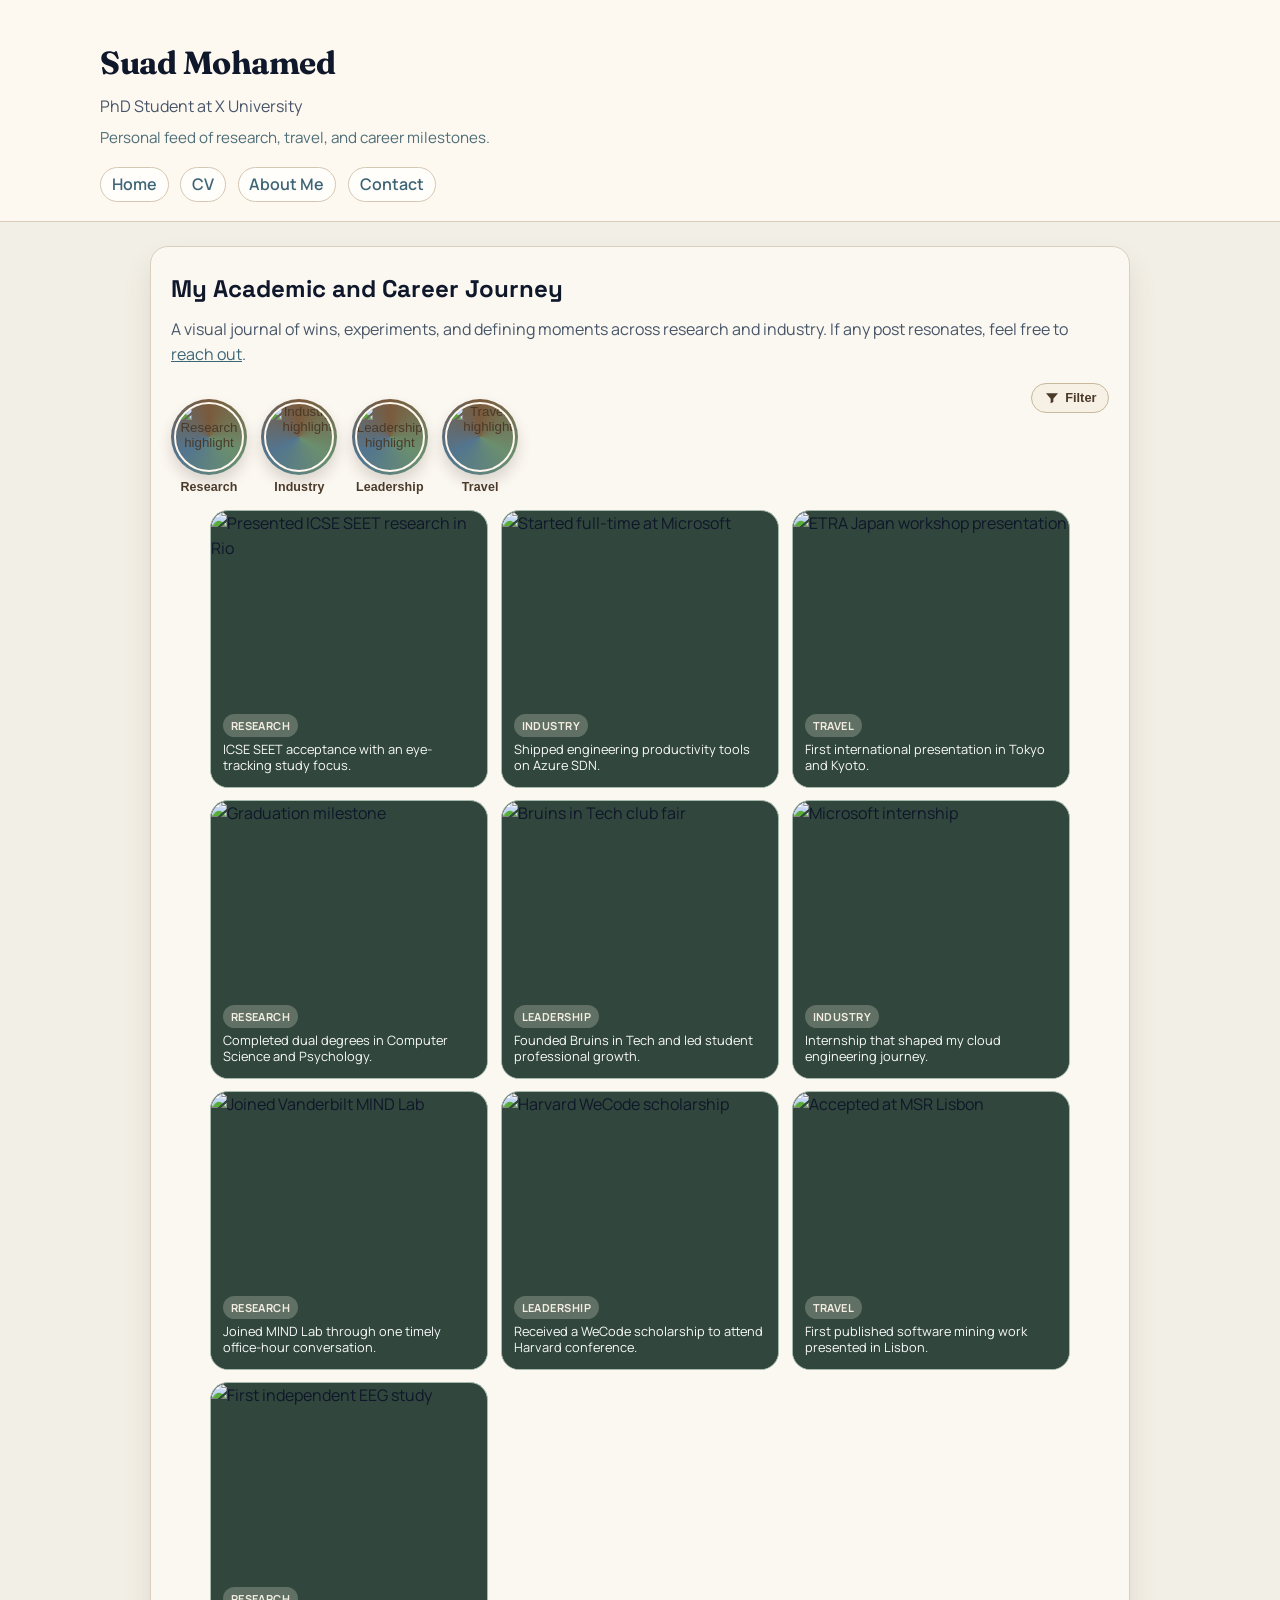
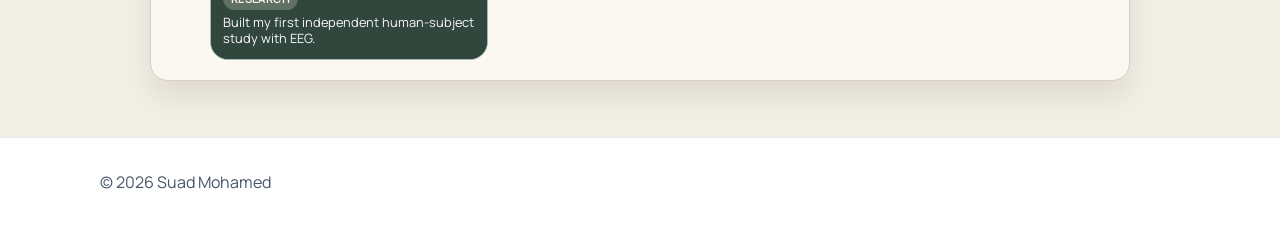
==== commit ac494294: "updating with style changes and active cv" ====
--- a/about.html
+++ b/about.html
@@ -11,8 +11,8 @@
       href="https://fonts.googleapis.com/css2?family=Fraunces:opsz,wght@9..144,600;9..144,700&family=Manrope:wght@400;500;700&family=Space+Grotesk:wght@500;700&display=swap"
       rel="stylesheet"
     />
-    <link rel="icon" type="image/png" href="photos/babypic.png" />
-    <link rel="apple-touch-icon" href="photos/babypic.png" />
+    <link rel="icon" type="image/png" href="photos/profile/babypic.png" />
+    <link rel="apple-touch-icon" href="photos/profile/babypic.png" />
     <link rel="stylesheet" href="styles.css" />
   </head>
   <body class="about-page">
@@ -37,13 +37,13 @@
                 Contact
               </button>
               <div class="nav-contact-row" id="aboutContactRow" aria-label="Contact links">
-                <a class="nav-contact-icon" href="mailto:suadmohamedh@gmail.com" aria-label="Email">
+                <a class="nav-contact-icon" href="mailto:suad.h.mohamed@vanderbilt.edu" aria-label="Email">
                   <svg viewBox="0 0 24 24" width="16" height="16" aria-hidden="true" focusable="false">
                     <path d="M3 6h18v12H3z" fill="none" stroke="currentColor" stroke-width="1.8" />
                     <path d="M3 7l9 7 9-7" fill="none" stroke="currentColor" stroke-width="1.8" />
                   </svg>
                 </a>
-                <a class="nav-contact-icon" href="https://www.linkedin.com/suad-hmohamed" aria-label="LinkedIn">
+                <a class="nav-contact-icon" href="https://www.linkedin.com/in/suad-hmohamed" aria-label="LinkedIn">
                   <svg viewBox="0 0 24 24" width="16" height="16" aria-hidden="true" focusable="false">
                     <path d="M5 9h3v10H5zM6.5 5.5A1.5 1.5 0 116.5 8a1.5 1.5 0 010-3zM10 9h3v1.6c.7-1.2 2-1.9 3.3-1.8 2.3 0 4 1.5 4 4.5V19h-3v-5.1c0-1.4-.5-2.3-1.8-2.3s-2 .8-2 2.3V19h-3z" fill="currentColor" />
                   </svg>
@@ -66,26 +66,26 @@
           <h2>My Academic and Career Journey</h2>
           <p class="news-intro">
             A visual journal of wins, experiments, and defining moments across research and industry.
-            If any post resonates, feel free to <a href="mailto:suadmohamedh@gmail.com">reach out</a>.
+            If any post resonates, feel free to <a href="mailto:suad.h.mohamed@vanderbilt.edu">reach out</a>.
           </p>
         </div>
 
         <div class="about-story-toolbar">
           <div class="story-strip" role="group" aria-label="Story highlights slideshow">
             <button class="story-highlight" type="button" data-story="research" aria-label="Open Research story slideshow">
-              <span class="story-ring"><img src="photos/eeg_kim.jpeg" alt="Research highlight" class="story-thumb" /></span>
+              <span class="story-ring"><img src="photos/research/eeg_kim.jpeg" alt="Research highlight" class="story-thumb" /></span>
               <span class="story-label">Research</span>
             </button>
             <button class="story-highlight" type="button" data-story="industry" aria-label="Open Industry story slideshow">
-              <span class="story-ring"><img src="photos/microsoft.png" alt="Industry highlight" class="story-thumb" /></span>
+              <span class="story-ring"><img src="photos/industry/microsoft.png" alt="Industry highlight" class="story-thumb" /></span>
               <span class="story-label">Industry</span>
             </button>
             <button class="story-highlight" type="button" data-story="leadership" aria-label="Open Leadership story slideshow">
-              <span class="story-ring"><img src="photos/bit_clubfair.jpeg" alt="Leadership highlight" class="story-thumb" /></span>
+              <span class="story-ring"><img src="photos/leadership/bit_clubfair.jpeg" alt="Leadership highlight" class="story-thumb" /></span>
               <span class="story-label">Leadership</span>
             </button>
             <button class="story-highlight" type="button" data-story="travel" aria-label="Open Travel story slideshow">
-              <span class="story-ring"><img src="photos/japanconf.png" alt="Travel highlight" class="story-thumb" /></span>
+              <span class="story-ring"><img src="photos/research/japanconf.png" alt="Travel highlight" class="story-thumb" /></span>
               <span class="story-label">Travel</span>
             </button>
           </div>
@@ -121,11 +121,11 @@
           <button class="pin-card pin-trigger" type="button"
             data-category="research"
             data-title="ICSE SEET · Presented Eye-Tracking Research in AI-Assisted Programming"
-            data-image="photos/icse_stand.png"
-            data-images="photos/icse_stand.png|photos/jesus_rio.jpeg|photos/icse_mountain.jpeg|photos/rio_beach.jpeg|photos/rio_mountains.jpeg|photos/rio_street.jpeg"
+            data-image="photos/research/icse_stand.png"
+            data-images="photos/research/icse_stand.png|photos/travel/jesus_rio.jpeg|photos/travel/icse_mountain.jpeg|photos/travel/rio_beach.jpeg|photos/travel/rio_mountain.jpeg|photos/travel/rio_street.jpeg"
             data-description="Presented work at ICSE SEET on assessing the impact of Generative AI Use on Code Summarization through a visual-attention analysis. This was the first research project I helped spearhead as PI with a group of my friends. 
                               What started as an independent project became an in-depth cross-departmental collaboration with both psychology and computer science faculty.">
-            <img src="photos/icse_stand.png" alt="Presented ICSE SEET research in Rio" class="pin-image" />
+            <img src="photos/research/icse_stand.png" alt="Presented ICSE SEET research in Rio" class="pin-image" />
             <div class="pin-caption">
               <span class="pin-caption-tag">Research</span>
               <p>ICSE SEET acceptance with an eye-tracking study focus.</p>
@@ -135,10 +135,10 @@
           <button class="pin-card pin-trigger" type="button"
             data-category="industry"
             data-title="Aug 2025 · Full-Time Software Engineer at Microsoft"
-            data-image="photos/microsoft.png"
+            data-image="photos/industry/microsoft.png"
             data-description="Started full-time on Azure SDN! My work mostly consisted of developing features for an internal web app with networking tools to improve productivity and troubleshooting for cloud engineers on DRI. 
                             I learned so much during my time here and had such incredible mentors and teammates. I’m so grateful for the opportunity to work with such talented people and to have been able to contribute to a product that supports so many engineers across Microsoft.">
-            <img src="photos/microsoft.png" alt="Started full-time at Microsoft" class="pin-image" />
+            <img src="photos/industry/microsoft.png" alt="Started full-time at Microsoft" class="pin-image" />
             <div class="pin-caption">
               <span class="pin-caption-tag">Industry</span>
               <p>Shipped engineering productivity tools on Azure SDN.</p>
@@ -148,10 +148,10 @@
           <button class="pin-card pin-trigger" type="button"
             data-category="travel research"
             data-title="May 2025 · ETRA EMIP Workshop Presentation"
-            data-image="photos/japanconf.png"
-            data-images="photos/japanconf.png|photos/japancof.jpeg"
+            data-image="photos/research/japanconf.png"
+            data-images="photos/research/japancof.jpeg|photos/travel/asakusa_stay.png|photos/travel/tokyo_tower.jpeg|photos/travel/tanghulu_kyoto.jpeg|photos/travel/japan_1.jpeg|photos/travel/cafe_tokyo.jpeg"
             data-description="Presented at my first international conference! I got to visit Tokyo and Kyoto for the first time and presented a design paper at the ETRA workshop on eye tracking in programming. Praying I can read kanji by the next time I visit!">
-            <img src="photos/japanconf.png" alt="ETRA Japan workshop presentation" class="pin-image" />
+            <img src="photos/research/japanconf.png" alt="ETRA Japan workshop presentation" class="pin-image" />
             <div class="pin-caption">
               <span class="pin-caption-tag">Travel</span>
               <p>First international presentation in Tokyo and Kyoto.</p>
@@ -161,9 +161,9 @@
           <button class="pin-card pin-trigger" type="button"
             data-category="research"
             data-title="May 2025 · Dual Degree Graduation"
-            data-image="photos/grad.png"
+            data-image="photos/leadership/grad.png"
             data-description="Graduated with B.S. in Computer Science and B.S. in Psychology. Shoutout to the people who let me complain every step of the way!">
-            <img src="photos/grad.png" alt="Graduation milestone" class="pin-image" />
+            <img src="photos/leadership/grad.png" alt="Graduation milestone" class="pin-image" />
             <div class="pin-caption">
               <span class="pin-caption-tag">Research</span>
               <p>Completed dual degrees in Computer Science and Psychology.</p>
@@ -173,9 +173,9 @@
           <button class="pin-card pin-trigger" type="button"
             data-category="leadership"
             data-title="Aug 2024 · Bruins in Tech + Student Leadership"
-            data-image="photos/bit_clubfair.jpeg"
+            data-image="photos/leadership/bit_clubfair.jpeg"
             data-description="Founded Bruins in Tech at my university and began serving as Chair of the Research & Professional Development Student Advisory Board for CS/Math/Data Science.">
-            <img src="photos/bit_clubfair.jpeg" alt="Bruins in Tech club fair" class="pin-image" />
+            <img src="photos/leadership/bit_clubfair.jpeg" alt="Bruins in Tech club fair" class="pin-image" />
             <div class="pin-caption">
               <span class="pin-caption-tag">Leadership</span>
               <p>Founded Bruins in Tech and led student professional growth.</p>
@@ -185,9 +185,9 @@
           <button class="pin-card pin-trigger" type="button"
             data-category="industry"
             data-title="May–Aug 2024 · Microsoft Internship"
-            data-image="photos/intern.png"
+            data-image="photos/industry/intern.png"
             data-description="After 75 applications, 1 offer, and 2 online assessments, I began Software Engineering internship on Azure Container Registry team under the mentored of Isaac Lee Senior SWE. Note to self: we often see the end result of linkedin posts and job titles but not the process and people behind it.">
-            <img src="photos/intern.png" alt="Microsoft internship" class="pin-image" />
+            <img src="photos/industry/intern.png" alt="Microsoft internship" class="pin-image" />
             <div class="pin-caption">
               <span class="pin-caption-tag">Industry</span>
               <p>Internship that shaped my cloud engineering journey.</p>
@@ -197,9 +197,9 @@
           <button class="pin-card pin-trigger" type="button"
             data-category="research"
             data-title="Feb 2024-May 2026 · Joined Vanderbilt MIND Lab, mentored by Zach Karas"
-            data-image="photos/vandylab.jpeg"
+            data-image="photos/research/vandylab.jpeg"
             data-description="One of my professors knew I was interested in research had a former student visiting him (who was now a PhD student at Vanderbilt) and he offered to intrude on their meeting so I can get some insight into his PhD journey. During that conversation, he mentioned a friend doing work I might be interested in and connected me to Dr. Yu Huang's student and the MIND Lab. It was a spontaneous, coincidental opportunity that came from asking a few questions in office hours. Note to self: keep asking questions because you never know what door will open.">
-            <img src="photos/vandylab.jpeg" alt="Joined Vanderbilt MIND Lab" class="pin-image" />
+            <img src="photos/research/vandylab.jpeg" alt="Joined Vanderbilt MIND Lab" class="pin-image" />
             <div class="pin-caption">
               <span class="pin-caption-tag">Research</span>
               <p>Joined MIND Lab through one timely office-hour conversation.</p>
@@ -209,9 +209,9 @@
           <button class="pin-card pin-trigger" type="button"
             data-category="leadership"
             data-title="Feb 2024 · Harvard WeCode Scholar"
-            data-image="photos/hawavrdwecodeconf.jpeg"
+            data-image="photos/leadership/hawavrdwecodeconf.jpeg"
             data-description="Attended Harvard UniversityWeCode Conference  and received a scholarship in February 2024.">
-            <img src="photos/hawavrdwecodeconf.jpeg" alt="Harvard WeCode scholarship" class="pin-image" />
+            <img src="photos/leadership/hawavrdwecodeconf.jpeg" alt="Harvard WeCode scholarship" class="pin-image" />
             <div class="pin-caption">
               <span class="pin-caption-tag">Leadership</span>
               <p>Received a WeCode scholarship to attend Harvard conference.</p>
@@ -221,9 +221,9 @@
           <button class="pin-card pin-trigger" type="button"
             data-category="travel research"
             data-title="Jan 2024 · Accepted at MSR (Lisbon, Portugal)"
-            data-image="photos/lisbon_parvin.jpeg"
+            data-image="photos/travel/lisbon_parvin.jpeg"
             data-description="I started this project after a professor emailed me saying it sounded like something I’d be into. A friend and I did a small analysis of developer screenshots from ChatGPT conversations. It was my first intro to mining software engineering research and really shaped my interest in developers, their productivity, and how to support their learning. My co-author, Abdullah Parvin, presented this work in Lisbon, Portugal.">
-            <img src="photos/lisbon_parvin.jpeg" alt="Accepted at MSR Lisbon" class="pin-image" />
+            <img src="photos/travel/lisbon_parvin.jpeg" alt="Accepted at MSR Lisbon" class="pin-image" />
             <div class="pin-caption">
               <span class="pin-caption-tag">Travel</span>
               <p>First published software mining work presented in Lisbon.</p>
@@ -233,9 +233,9 @@
           <button class="pin-card pin-trigger" type="button"
             data-category="research"
             data-title="Early 2024 · First Independent Undergraduate Study: EEG Comparison on Lexical Processing in Programming vs. Non-Programming Students"
-            data-image="photos/eeg_kim.jpeg"
+            data-image="photos/research/eeg_kim.jpeg"
             data-description="During my junior spring, I conducted an independent research study using EEG under Dr. Michael Oliver. This was the first human study I conducted from start to finish independently and presented at the university's research symposium. It was quite the learning opportunity and I ended up having to scratch all the EEG data because I didn't place it on participants heads correctly...">
-            <img src="photos/eeg_kim.jpeg" alt="First independent EEG study" class="pin-image" />
+            <img src="photos/research/eeg_kim.jpeg" alt="First independent EEG study" class="pin-image" />
             <div class="pin-caption">
               <span class="pin-caption-tag">Research</span>
               <p>Built my first independent human-subject study with EEG.</p>
@@ -249,7 +249,7 @@
       <div class="pin-modal-content">
         <button class="pin-modal-close" id="pinModalClose" type="button" aria-label="Close expanded pin">×</button>
         <div class="pin-modal-media">
-          <img id="pinModalImage" src="photos/headshot_id.jpeg" alt="Expanded pin" class="pin-modal-image" />
+          <img id="pinModalImage" src="photos/profile/headshot_id.jpeg" alt="Expanded pin" class="pin-modal-image" />
           <button type="button" class="pin-modal-step pin-modal-step-overlay pin-modal-step-prev" id="pinModalPrev" aria-label="Previous story">‹</button>
           <button type="button" class="pin-modal-step pin-modal-step-overlay pin-modal-step-next" id="pinModalNext" aria-label="Next story">›</button>
         </div>
--- a/styles.css
+++ b/styles.css
@@ -385,6 +385,7 @@
   display: flex;
   gap: 1rem;
   margin: 0;
+  padding: 0;
   flex-wrap: wrap;
   align-items: center;
 }
@@ -456,9 +457,99 @@
   margin-bottom: 0.5rem;
 }
 
-.year-list {
-  list-style: disc;
-  padding-left: 1.2rem;
+/* Publications */
+.pub-list {
+  display: flex;
+  flex-direction: column;
+  gap: 0;
+}
+
+.pub-item {
+  padding: 1rem 0;
+  border-bottom: 1px solid var(--border);
+}
+
+.pub-item:last-child {
+  border-bottom: none;
+  padding-bottom: 0;
+}
+
+.pub-meta {
+  display: flex;
+  align-items: center;
+  flex-wrap: wrap;
+  gap: 0.3rem;
+  margin-bottom: 0.35rem;
+}
+
+.pub-venue-name {
+  font-weight: 700;
+  font-size: 0.85rem;
+  color: var(--text);
+}
+
+.pub-dot {
+  color: var(--muted);
+  font-size: 0.85rem;
+}
+
+.pub-location {
+  font-size: 0.82rem;
+  color: var(--muted);
+}
+
+.pub-title {
+  margin: 0 0 0.2rem;
+  font-weight: 700;
+  font-size: 0.97rem;
+  line-height: 1.4;
+  color: var(--text);
+}
+
+.pub-title a {
+  color: inherit;
+  text-decoration: none;
+}
+
+.pub-title a:hover {
+  text-decoration: underline;
+  color: var(--link, #3e6576);
+}
+
+.pub-authors {
+  margin: 0;
+  font-size: 0.85rem;
+  color: var(--muted);
+}
+
+.pub-me {
+  font-weight: 700;
+  color: var(--text);
+}
+
+.pub-award {
+  font-size: 0.82rem;
+  color: #a07c2a;
+  font-style: italic;
+}
+
+.pub-links {
+  margin-left: auto;
+}
+
+.pub-links a {
+  font-size: 0.78rem;
+  font-weight: 700;
+  color: var(--link, #3e6576);
+  text-decoration: none;
+  border: 1px solid var(--link, #3e6576);
+  border-radius: 4px;
+  padding: 0.1rem 0.4rem;
+}
+
+.pub-links a:hover {
+  background: var(--link, #3e6576);
+  color: #fff;
 }
 
 .news-intro {
